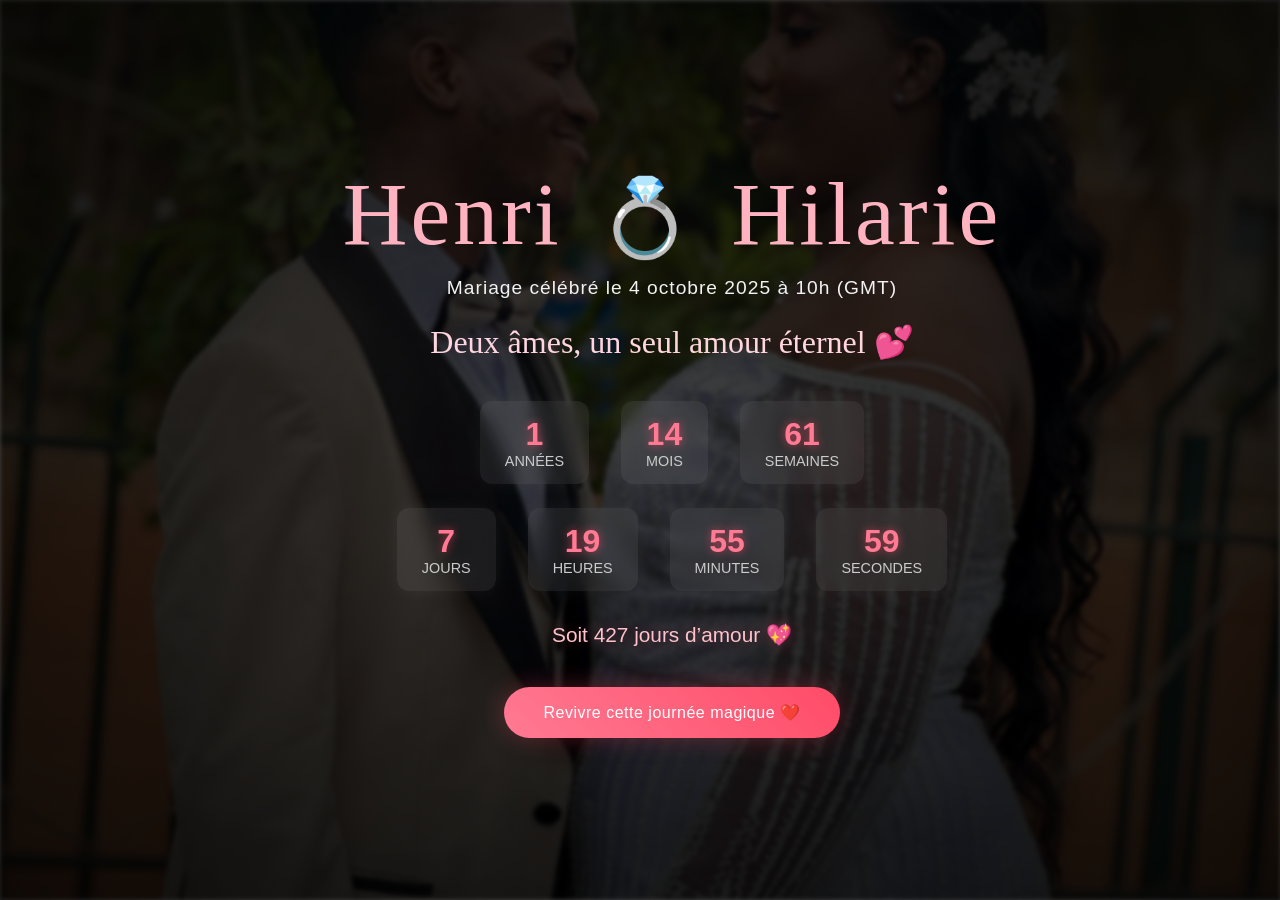
==== index.html @ 6c4ca611 "premier commit" ====
<!DOCTYPE html>
<html lang="fr">

<head>
    <meta charset="UTF-8">
    <meta name="viewport" content="width=device-width, initial-scale=1.0">
    <title>Mariage de Henri & Hilarie</title>

    <!-- Polices -->
    <link
        href="[fonts.googleapis.com](https://fonts.googleapis.com/css2?family=Great+Vibes&family=Poppins:wght@300;500;700&display=swap)"
        rel="stylesheet">

    <style>
        html,
        body {
            height: 100%;
            margin: 0;
            font-family: "Poppins", sans-serif;
            overflow: hidden;
            color: #fff;
            text-align: center;
        }

        body::before {
            content: "";
            position: fixed;
            top: 0;
            left: 0;
            width: 100%;
            height: 100%;
            background: url('image-couverture.jpeg') no-repeat center center/cover;
            filter: brightness(0.45) blur(2px);
            animation: fadeInBg 4s ease-in-out forwards;
            z-index: -2;
        }

        body::after {
            content: "";
            position: fixed;
            top: 0;
            left: 0;
            width: 100%;
            height: 100%;
            background: radial-gradient(ellipse at center, rgba(0, 0, 0, 0.4), rgba(0, 0, 0, 0.85));
            z-index: -1;
        }

        @keyframes fadeInBg {
            from {
                opacity: 0;
                transform: scale(1.1);
            }

            to {
                opacity: 1;
                transform: scale(1);
            }
        }

        .container {
            display: flex;
            flex-direction: column;
            justify-content: center;
            align-items: center;
            height: 100vh;
            width: 100%;
            padding: 0 2rem;
        }

        /* --- TITRE --- */
        h1 {
            font-family: "Great Vibes", cursive;
            font-size: 7vw;
            font-weight: 500;
            color: #ffb3c1;
            letter-spacing: 3px;
            margin: 0;
            animation: appear 2s ease-out forwards, glow 3s ease-in-out infinite alternate;
        }

        h1 span {
            font-size: 6vw;
            margin: 0 10px;
            animation: ringFloat 3s ease-in-out infinite;
        }

        @keyframes appear {
            from {
                opacity: 0;
                transform: translateY(-40px);
            }

            to {
                opacity: 1;
                transform: translateY(0);
            }
        }

        @keyframes glow {
            from {
                text-shadow: 0 0 15px #ff4b68;
            }

            to {
                text-shadow: 0 0 40px #ff91a3, 0 0 60px #ff4b68;
            }
        }

        @keyframes ringFloat {

            0%,
            100% {
                transform: translateY(6px) rotate(0deg);
            }

            50% {
                transform: translateY(-10px) rotate(15deg);
            }
        }

        /* --- SOUS-TITRE --- */
        h2 {
            font-weight: 300;
            letter-spacing: 1px;
            color: #f2f2f2;
            margin-top: 0.8rem;
            font-size: 1.2rem;
            opacity: 0;
            animation: fadeIn 2.5s ease-out 1.2s forwards;
        }

        .quote {
            font-family: "Great Vibes", cursive;
            color: #ffd6df;
            font-size: 2rem;
            margin-top: 0.5rem;
            opacity: 0;
            animation: fadeIn 2.5s ease-out 2s forwards;
        }

        @keyframes fadeIn {
            to {
                opacity: 1;
            }
        }

        /* --- COMPTEUR --- */
        .timer {
            display: flex;
            flex-direction: column;
            align-items: center;
            gap: 1.5rem;
            margin-top: 2.5rem;
            opacity: 0;
            animation: fadeIn 3s ease-out 3s forwards;
        }

        .timer-row {
            display: flex;
            justify-content: center;
            flex-wrap: wrap;
            gap: 2rem;
        }

        .time-box {
            text-align: center;
            background: rgba(255, 255, 255, 0.08);
            padding: 15px 25px;
            border-radius: 12px;
            backdrop-filter: blur(8px);
            box-shadow: 0 0 20px rgba(255, 255, 255, 0.05);
            transition: transform 0.3s ease, box-shadow 0.3s ease;
        }

        .time-box:hover {
            transform: translateY(-8px);
            box-shadow: 0 0 30px rgba(255, 125, 150, 0.4);
        }

        .number {
            font-size: 2rem;
            font-weight: 700;
            color: #ff7a92;
            text-shadow: 0 0 8px rgba(255, 75, 104, 0.6);
        }

        .label {
            font-size: 0.9rem;
            color: #ccc;
            text-transform: uppercase;
            font-weight: 400;
        }

        /* --- TOTAL JOURS --- */
        .total-days {
            margin-top: 2rem;
            font-size: 1.3rem;
            font-weight: 500;
            color: #ffc2cc;
            text-shadow: 0 0 15px rgba(255, 100, 130, 0.3);
            opacity: 0;
            animation: fadeIn 2s ease-out 4s forwards;
        }

        /* --- BOUTON --- */
        button {
            margin-top: 2.5rem;
            background: linear-gradient(45deg, #ff7a92, #ff4b68);
            border: none;
            padding: 1rem 2.5rem;
            border-radius: 50px;
            font-size: 1rem;
            color: #fff;
            font-weight: 500;
            letter-spacing: 0.5px;
            cursor: pointer;
            box-shadow: 0 0 25px rgba(255, 74, 100, 0.3);
            transition: all 0.3s ease;
            opacity: 0;
            animation: fadeIn 2s ease-out 5s forwards;
        }

        button:hover {
            transform: scale(1.08);
            box-shadow: 0 0 50px rgba(255, 96, 125, 0.6);
        }
    </style>
</head>

<body>
    <div class="container">
        <h1>Henri <span>💍</span> Hilarie</h1>
        <h2>Mariage célébré le 4 octobre 2025 à 10h (GMT)</h2>
        <div class="quote">Deux âmes, un seul amour éternel 💕</div>

        <div class="timer">
            <div class="timer-row">
                <div class="time-box">
                    <div class="number" id="years">--</div>
                    <div class="label">années</div>
                </div>
                <div class="time-box">
                    <div class="number" id="months">--</div>
                    <div class="label">mois</div>
                </div>
                <div class="time-box">
                    <div class="number" id="weeks">--</div>
                    <div class="label">semaines</div>
                </div>
            </div>

            <div class="timer-row">
                <div class="time-box">
                    <div class="number" id="days">--</div>
                    <div class="label">jours</div>
                </div>
                <div class="time-box">
                    <div class="number" id="hours">--</div>
                    <div class="label">heures</div>
                </div>
                <div class="time-box">
                    <div class="number" id="minutes">--</div>
                    <div class="label">minutes</div>
                </div>
                <div class="time-box">
                    <div class="number" id="seconds">--</div>
                    <div class="label">secondes</div>
                </div>
            </div>
        </div>

        <div class="total-days" id="totalDays">Soit ... jours d’amour 💖</div>

        <button onclick="window.location.href='media.html'">Revivre cette journée magique ❤️</button>
    </div>

    <script>
        const weddingDate = new Date("2025-10-04T10:00:00Z");

        function updateTimer() {
            const now = new Date();
            let diff = now - weddingDate;
            if (diff < 0) diff = 0;

            const seconds = Math.floor(diff / 1000);
            const minutes = Math.floor(seconds / 60);
            const hours = Math.floor(minutes / 60);
            const days = Math.floor(hours / 24);
            const weeks = Math.floor(days / 7);
            const months = Math.floor(days / 30.44);
            const years = Math.floor(days / 365.25);

            document.getElementById("years").innerText = years;
            document.getElementById("months").innerText = months;
            document.getElementById("weeks").innerText = weeks;
            document.getElementById("days").innerText = days % 30;
            document.getElementById("hours").innerText = hours % 24;
            document.getElementById("minutes").innerText = minutes % 60;
            document.getElementById("seconds").innerText = seconds % 60;

            // compteur total de jours
            document.getElementById("totalDays").innerText = `Soit ${days} jours d’amour 💖`;
        }

        setInterval(updateTimer, 1000);
    </script>
</body>

</html>
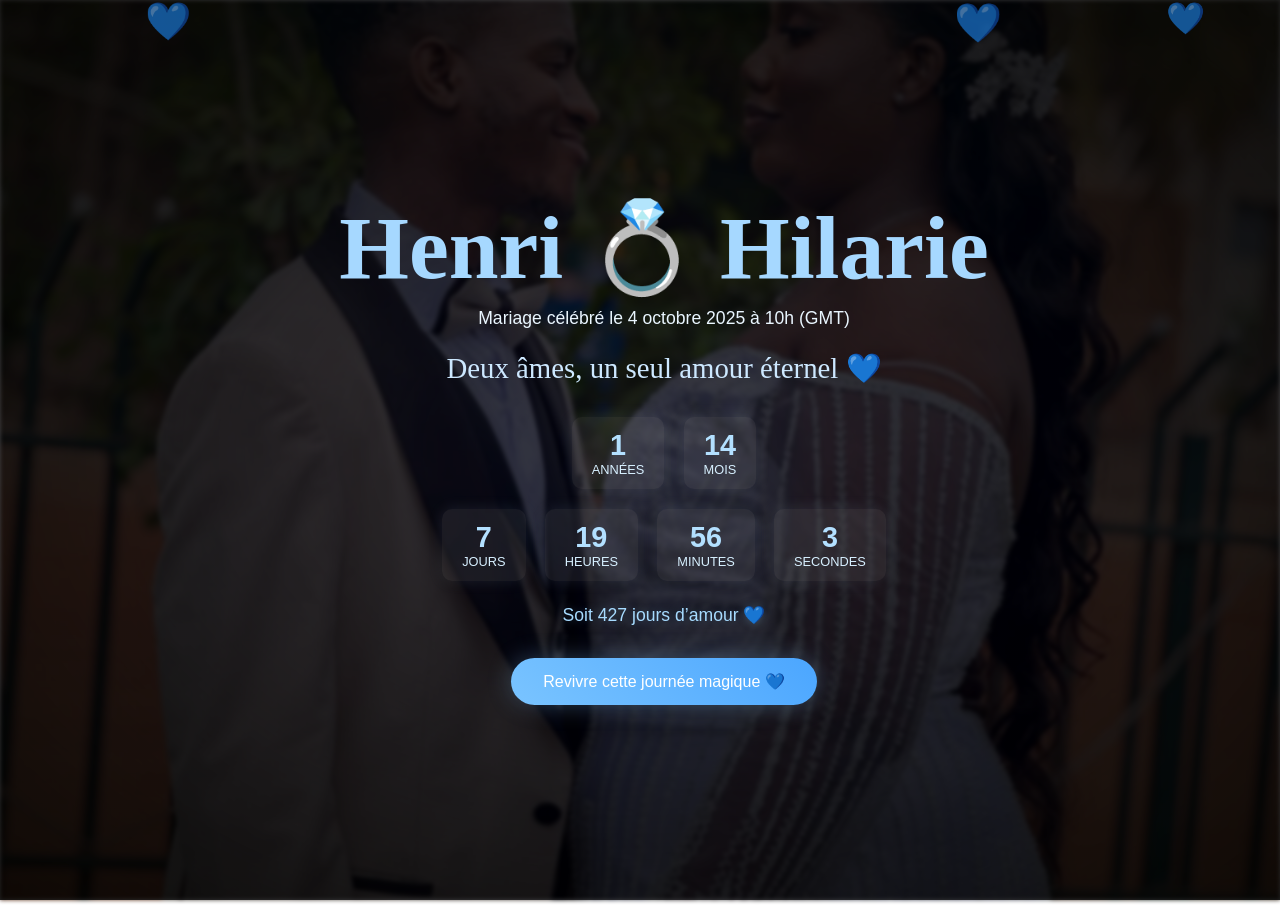
==== commit 27d841d5: "mise à jour couleur bleue et responsive" ====
--- a/index.html
+++ b/index.html
@@ -11,228 +11,17 @@
         href="[fonts.googleapis.com](https://fonts.googleapis.com/css2?family=Great+Vibes&family=Poppins:wght@300;500;700&display=swap)"
         rel="stylesheet">
 
-    <style>
-        html,
-        body {
-            height: 100%;
-            margin: 0;
-            font-family: "Poppins", sans-serif;
-            overflow: hidden;
-            color: #fff;
-            text-align: center;
-        }
-
-        body::before {
-            content: "";
-            position: fixed;
-            top: 0;
-            left: 0;
-            width: 100%;
-            height: 100%;
-            background: url('image-couverture.jpeg') no-repeat center center/cover;
-            filter: brightness(0.45) blur(2px);
-            animation: fadeInBg 4s ease-in-out forwards;
-            z-index: -2;
-        }
-
-        body::after {
-            content: "";
-            position: fixed;
-            top: 0;
-            left: 0;
-            width: 100%;
-            height: 100%;
-            background: radial-gradient(ellipse at center, rgba(0, 0, 0, 0.4), rgba(0, 0, 0, 0.85));
-            z-index: -1;
-        }
-
-        @keyframes fadeInBg {
-            from {
-                opacity: 0;
-                transform: scale(1.1);
-            }
-
-            to {
-                opacity: 1;
-                transform: scale(1);
-            }
-        }
-
-        .container {
-            display: flex;
-            flex-direction: column;
-            justify-content: center;
-            align-items: center;
-            height: 100vh;
-            width: 100%;
-            padding: 0 2rem;
-        }
-
-        /* --- TITRE --- */
-        h1 {
-            font-family: "Great Vibes", cursive;
-            font-size: 7vw;
-            font-weight: 500;
-            color: #ffb3c1;
-            letter-spacing: 3px;
-            margin: 0;
-            animation: appear 2s ease-out forwards, glow 3s ease-in-out infinite alternate;
-        }
-
-        h1 span {
-            font-size: 6vw;
-            margin: 0 10px;
-            animation: ringFloat 3s ease-in-out infinite;
-        }
-
-        @keyframes appear {
-            from {
-                opacity: 0;
-                transform: translateY(-40px);
-            }
-
-            to {
-                opacity: 1;
-                transform: translateY(0);
-            }
-        }
-
-        @keyframes glow {
-            from {
-                text-shadow: 0 0 15px #ff4b68;
-            }
-
-            to {
-                text-shadow: 0 0 40px #ff91a3, 0 0 60px #ff4b68;
-            }
-        }
-
-        @keyframes ringFloat {
-
-            0%,
-            100% {
-                transform: translateY(6px) rotate(0deg);
-            }
-
-            50% {
-                transform: translateY(-10px) rotate(15deg);
-            }
-        }
-
-        /* --- SOUS-TITRE --- */
-        h2 {
-            font-weight: 300;
-            letter-spacing: 1px;
-            color: #f2f2f2;
-            margin-top: 0.8rem;
-            font-size: 1.2rem;
-            opacity: 0;
-            animation: fadeIn 2.5s ease-out 1.2s forwards;
-        }
-
-        .quote {
-            font-family: "Great Vibes", cursive;
-            color: #ffd6df;
-            font-size: 2rem;
-            margin-top: 0.5rem;
-            opacity: 0;
-            animation: fadeIn 2.5s ease-out 2s forwards;
-        }
-
-        @keyframes fadeIn {
-            to {
-                opacity: 1;
-            }
-        }
-
-        /* --- COMPTEUR --- */
-        .timer {
-            display: flex;
-            flex-direction: column;
-            align-items: center;
-            gap: 1.5rem;
-            margin-top: 2.5rem;
-            opacity: 0;
-            animation: fadeIn 3s ease-out 3s forwards;
-        }
-
-        .timer-row {
-            display: flex;
-            justify-content: center;
-            flex-wrap: wrap;
-            gap: 2rem;
-        }
-
-        .time-box {
-            text-align: center;
-            background: rgba(255, 255, 255, 0.08);
-            padding: 15px 25px;
-            border-radius: 12px;
-            backdrop-filter: blur(8px);
-            box-shadow: 0 0 20px rgba(255, 255, 255, 0.05);
-            transition: transform 0.3s ease, box-shadow 0.3s ease;
-        }
-
-        .time-box:hover {
-            transform: translateY(-8px);
-            box-shadow: 0 0 30px rgba(255, 125, 150, 0.4);
-        }
-
-        .number {
-            font-size: 2rem;
-            font-weight: 700;
-            color: #ff7a92;
-            text-shadow: 0 0 8px rgba(255, 75, 104, 0.6);
-        }
-
-        .label {
-            font-size: 0.9rem;
-            color: #ccc;
-            text-transform: uppercase;
-            font-weight: 400;
-        }
-
-        /* --- TOTAL JOURS --- */
-        .total-days {
-            margin-top: 2rem;
-            font-size: 1.3rem;
-            font-weight: 500;
-            color: #ffc2cc;
-            text-shadow: 0 0 15px rgba(255, 100, 130, 0.3);
-            opacity: 0;
-            animation: fadeIn 2s ease-out 4s forwards;
-        }
-
-        /* --- BOUTON --- */
-        button {
-            margin-top: 2.5rem;
-            background: linear-gradient(45deg, #ff7a92, #ff4b68);
-            border: none;
-            padding: 1rem 2.5rem;
-            border-radius: 50px;
-            font-size: 1rem;
-            color: #fff;
-            font-weight: 500;
-            letter-spacing: 0.5px;
-            cursor: pointer;
-            box-shadow: 0 0 25px rgba(255, 74, 100, 0.3);
-            transition: all 0.3s ease;
-            opacity: 0;
-            animation: fadeIn 2s ease-out 5s forwards;
-        }
-
-        button:hover {
-            transform: scale(1.08);
-            box-shadow: 0 0 50px rgba(255, 96, 125, 0.6);
-        }
-    </style>
+    <!-- Feuille de style -->
+    <link rel="stylesheet" href="style.css">
 </head>
 
 <body>
+    <div class="hearts-container" id="hearts-container"></div>
+
     <div class="container">
         <h1>Henri <span>💍</span> Hilarie</h1>
         <h2>Mariage célébré le 4 octobre 2025 à 10h (GMT)</h2>
-        <div class="quote">Deux âmes, un seul amour éternel 💕</div>
+        <div class="quote">Deux âmes, un seul amour éternel 💙</div>
 
         <div class="timer">
             <div class="timer-row">
@@ -243,10 +32,6 @@
                 <div class="time-box">
                     <div class="number" id="months">--</div>
                     <div class="label">mois</div>
-                </div>
-                <div class="time-box">
-                    <div class="number" id="weeks">--</div>
-                    <div class="label">semaines</div>
                 </div>
             </div>
 
@@ -270,41 +55,17 @@
             </div>
         </div>
 
-        <div class="total-days" id="totalDays">Soit ... jours d’amour 💖</div>
+        <div class="total-days" id="totalDays">Soit ... jours d’amour 💙</div>
 
-        <button onclick="window.location.href='media.html'">Revivre cette journée magique ❤️</button>
+        <button onclick="window.location.href='media.html'">Revivre cette journée magique 💙</button>
     </div>
 
-    <script>
-        const weddingDate = new Date("2025-10-04T10:00:00Z");
+    <!-- Musique de fond “Perfect” -->
+    <iframe width="0" height="0"
+        src="[youtube.com](https://www.youtube.com/embed/2Vv-BfVoq4g?autoplay=1&loop=1&playlist=2Vv-BfVoq4g)"
+        frameborder="0" allow="autoplay"></iframe>
 
-        function updateTimer() {
-            const now = new Date();
-            let diff = now - weddingDate;
-            if (diff < 0) diff = 0;
-
-            const seconds = Math.floor(diff / 1000);
-            const minutes = Math.floor(seconds / 60);
-            const hours = Math.floor(minutes / 60);
-            const days = Math.floor(hours / 24);
-            const weeks = Math.floor(days / 7);
-            const months = Math.floor(days / 30.44);
-            const years = Math.floor(days / 365.25);
-
-            document.getElementById("years").innerText = years;
-            document.getElementById("months").innerText = months;
-            document.getElementById("weeks").innerText = weeks;
-            document.getElementById("days").innerText = days % 30;
-            document.getElementById("hours").innerText = hours % 24;
-            document.getElementById("minutes").innerText = minutes % 60;
-            document.getElementById("seconds").innerText = seconds % 60;
-
-            // compteur total de jours
-            document.getElementById("totalDays").innerText = `Soit ${days} jours d’amour 💖`;
-        }
-
-        setInterval(updateTimer, 1000);
-    </script>
+    <script src="script.js"></script>
 </body>
 
 </html>
--- a/style.css
+++ b/style.css
@@ -0,0 +1,280 @@
+html,
+body {
+    height: 100%;
+    margin: 0;
+    font-family: "Poppins", sans-serif;
+    overflow: hidden;
+    color: #fff;
+    text-align: center;
+}
+
+body::before {
+    content: "";
+    position: fixed;
+    top: 0;
+    left: 0;
+    width: 100%;
+    height: 100%;
+    background: url('image-couverture.jpeg') no-repeat center center/cover;
+    filter: brightness(0.45) blur(2px);
+    animation: fadeInBg 4s ease-in-out forwards;
+    z-index: -3;
+}
+
+body::after {
+    content: "";
+    position: fixed;
+    top: 0;
+    left: 0;
+    width: 100%;
+    height: 100%;
+    background: radial-gradient(ellipse at center, rgba(0, 0, 20, 0.45), rgba(0, 0, 0, 0.85));
+    z-index: -2;
+}
+
+@keyframes fadeInBg {
+    from {
+        opacity: 0;
+        transform: scale(1.1);
+    }
+
+    to {
+        opacity: 1;
+        transform: scale(1);
+    }
+}
+
+/* === CŒURS FLOTTANTS === */
+.hearts-container {
+    position: fixed;
+    top: 0;
+    left: 0;
+    width: 100%;
+    height: 100%;
+    overflow: hidden;
+    z-index: -1;
+}
+
+.heart {
+    position: absolute;
+    color: #aee1ff;
+    font-size: 20px;
+    opacity: 0.7;
+    animation: floatUp 6s ease-in infinite;
+}
+
+/* === CONTENEUR PRINCIPAL === */
+.container {
+    position: relative;
+    display: flex;
+    flex-direction: column;
+    justify-content: center;
+    align-items: center;
+    height: 100vh;
+    width: 100%;
+    padding: 0 1.5rem;
+}
+
+/* === TITRE === */
+h1 {
+    font-family: "Great Vibes", cursive;
+    font-size: 7vw;
+    color: #a6d8ff;
+    margin: 0;
+    animation: appear 2s ease-out forwards, glow 3s ease-in-out infinite alternate;
+}
+
+h1 span {
+    animation: ringFloat 3s ease-in-out infinite;
+}
+
+@keyframes appear {
+    from {
+        opacity: 0;
+        transform: translateY(-40px);
+    }
+
+    to {
+        opacity: 1;
+        transform: translateY(0);
+    }
+}
+
+@keyframes glow {
+    from {
+        text-shadow: 0 0 15px #7ac4ff;
+    }
+
+    to {
+        text-shadow: 0 0 40px #b4e0ff, 0 0 60px #7ac4ff;
+    }
+}
+
+@keyframes ringFloat {
+
+    0%,
+    100% {
+        transform: translateY(6px) rotate(0deg);
+    }
+
+    50% {
+        transform: translateY(-8px) rotate(10deg);
+    }
+}
+
+/* === TEXTE === */
+h2 {
+    font-weight: 300;
+    color: #eaf6ff;
+    margin-top: 0.5rem;
+    font-size: 1.1rem;
+    opacity: 0;
+    animation: fadeIn 2.5s ease-out 1.2s forwards;
+}
+
+.quote {
+    font-family: "Great Vibes", cursive;
+    color: #cde8ff;
+    font-size: 1.8rem;
+    margin-top: 0.5rem;
+    opacity: 0;
+    animation: fadeIn 2.5s ease-out 2s forwards;
+}
+
+@keyframes fadeIn {
+    to {
+        opacity: 1;
+    }
+}
+
+/* === COMPTEUR === */
+.timer {
+    display: flex;
+    flex-direction: column;
+    align-items: center;
+    gap: 1.2rem;
+    margin-top: 2rem;
+    opacity: 0;
+    animation: fadeIn 3s ease-out 3s forwards;
+}
+
+.timer-row {
+    display: flex;
+    justify-content: center;
+    flex-wrap: wrap;
+    gap: 1.2rem;
+}
+
+.time-box {
+    background: rgba(255, 255, 255, 0.08);
+    padding: 12px 20px;
+    border-radius: 10px;
+    backdrop-filter: blur(8px);
+    box-shadow: 0 0 15px rgba(200, 230, 255, 0.1);
+    transition: transform 0.3s ease;
+}
+
+.time-box:hover {
+    transform: translateY(-6px);
+}
+
+.number {
+    font-size: 1.8rem;
+    font-weight: 700;
+    color: #b3e0ff;
+}
+
+.label {
+    font-size: 0.8rem;
+    color: #d7f0ff;
+    text-transform: uppercase;
+}
+
+/* === TOTAL JOURS === */
+.total-days {
+    margin-top: 1.5rem;
+    font-size: 1.1rem;
+    color: #a7dbff;
+    text-shadow: 0 0 10px rgba(150, 210, 255, 0.3);
+}
+
+/* === BOUTON === */
+button {
+    margin-top: 2rem;
+    background: linear-gradient(45deg, #7ac4ff, #4ba6ff);
+    border: none;
+    padding: 0.9rem 2rem;
+    border-radius: 50px;
+    color: #fff;
+    font-size: 1rem;
+    font-weight: 500;
+    cursor: pointer;
+    box-shadow: 0 0 25px rgba(140, 200, 255, 0.3);
+    transition: transform 0.3s ease;
+}
+
+button:hover {
+    transform: scale(1.05);
+    box-shadow: 0 0 40px rgba(150, 220, 255, 0.6);
+}
+
+/* === RESPONSIVE DESIGN === */
+@media (max-width: 768px) {
+    h1 {
+        font-size: 10vw;
+    }
+
+    .quote {
+        font-size: 1.6rem;
+        margin-top: 0.8rem;
+    }
+
+    .timer-row {
+        gap: 0.8rem;
+    }
+
+    .time-box {
+        padding: 10px 16px;
+    }
+}
+
+@media (max-width: 480px) {
+    h1 {
+        font-size: 12vw;
+    }
+
+    h2 {
+        font-size: 1rem;
+    }
+
+    .quote {
+        font-size: 1.3rem;
+    }
+
+    .timer {
+        margin-top: 1.5rem;
+        gap: 1rem;
+    }
+
+    .time-box {
+        padding: 8px 14px;
+    }
+
+    .number {
+        font-size: 1.5rem;
+    }
+
+    .label {
+        font-size: 0.75rem;
+    }
+
+    .total-days {
+        font-size: 1rem;
+        margin-top: 1rem;
+    }
+
+    button {
+        padding: 0.8rem 1.8rem;
+        font-size: 0.9rem;
+    }
+}
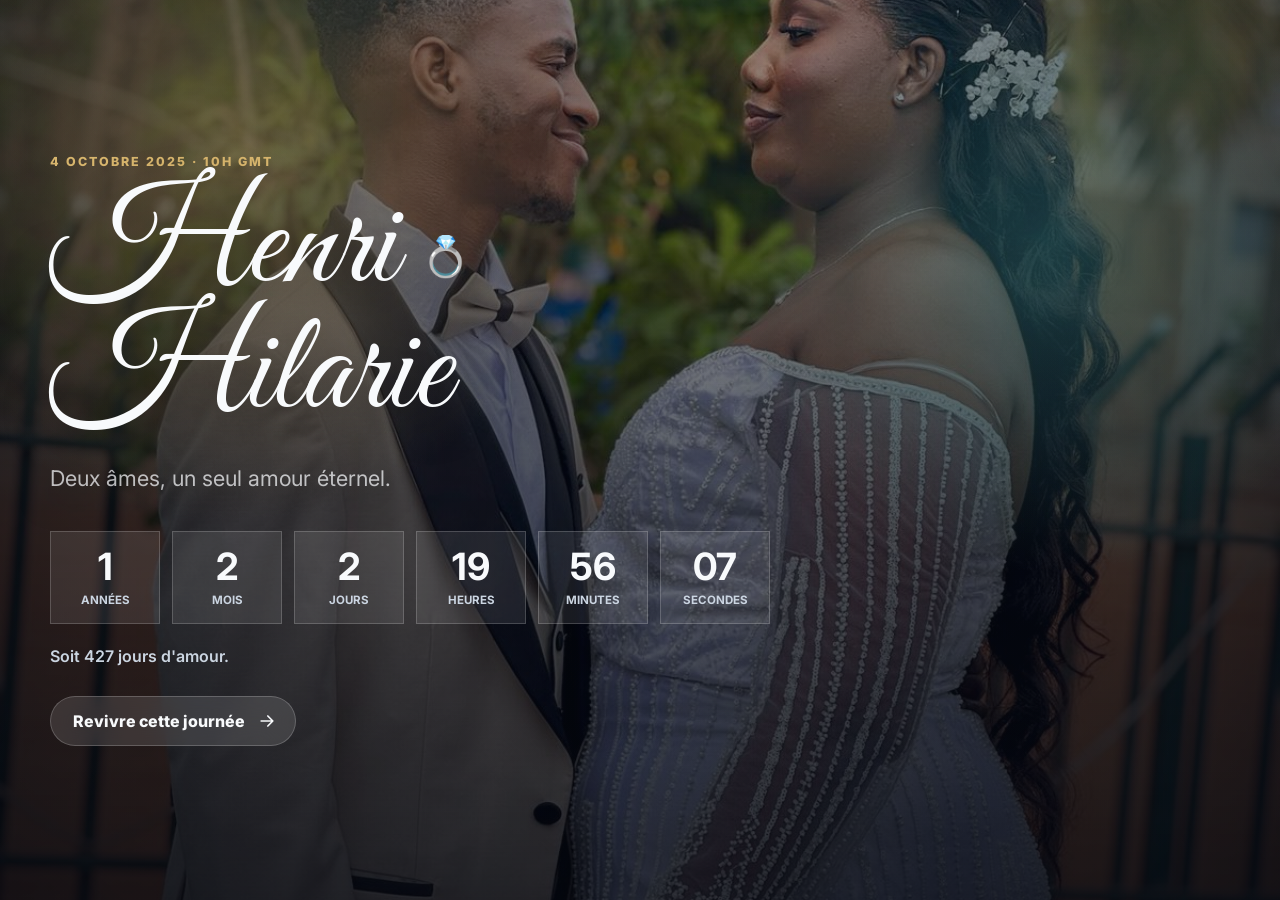
==== commit a6b63053: "version corrigée CX" ====
--- a/index.html
+++ b/index.html
@@ -4,68 +4,65 @@
 <head>
     <meta charset="UTF-8">
     <meta name="viewport" content="width=device-width, initial-scale=1.0">
+    <meta name="theme-color" content="#111827">
     <title>Mariage de Henri & Hilarie</title>
-
-    <!-- Polices -->
+    <link rel="preconnect" href="https://fonts.googleapis.com">
+    <link rel="preconnect" href="https://fonts.gstatic.com" crossorigin>
     <link
-        href="[fonts.googleapis.com](https://fonts.googleapis.com/css2?family=Great+Vibes&family=Poppins:wght@300;500;700&display=swap)"
+        href="https://fonts.googleapis.com/css2?family=Great+Vibes&family=Inter:wght@400;500;600;700;800&display=swap"
         rel="stylesheet">
-
-    <!-- Feuille de style -->
     <link rel="stylesheet" href="style.css">
 </head>
 
-<body>
-    <div class="hearts-container" id="hearts-container"></div>
+<body class="home-page">
+    <div class="ambient" aria-hidden="true"></div>
+    <div class="hearts-container" id="hearts-container" aria-hidden="true"></div>
 
-    <div class="container">
-        <h1>Henri <span>💍</span> Hilarie</h1>
-        <h2>Mariage célébré le 4 octobre 2025 à 10h (GMT)</h2>
-        <div class="quote">Deux âmes, un seul amour éternel 💙</div>
+    <main class="hero-shell">
+        <section class="hero-copy" aria-labelledby="page-title">
+            <p class="eyebrow">4 octobre 2025 · 10h GMT</p>
+            <h1 id="page-title">Henri <span aria-hidden="true">💍</span> Hilarie</h1>
+            <p class="quote">Deux âmes, un seul amour éternel.</p>
 
-        <div class="timer">
-            <div class="timer-row">
+            <div class="timer" aria-label="Temps écoulé depuis le mariage">
                 <div class="time-box">
-                    <div class="number" id="years">--</div>
-                    <div class="label">années</div>
+                    <strong id="years">--</strong>
+                    <span>années</span>
                 </div>
                 <div class="time-box">
-                    <div class="number" id="months">--</div>
-                    <div class="label">mois</div>
+                    <strong id="months">--</strong>
+                    <span>mois</span>
+                </div>
+                <div class="time-box">
+                    <strong id="days">--</strong>
+                    <span>jours</span>
+                </div>
+                <div class="time-box">
+                    <strong id="hours">--</strong>
+                    <span>heures</span>
+                </div>
+                <div class="time-box">
+                    <strong id="minutes">--</strong>
+                    <span>minutes</span>
+                </div>
+                <div class="time-box">
+                    <strong id="seconds">--</strong>
+                    <span>secondes</span>
                 </div>
             </div>
 
-            <div class="timer-row">
-                <div class="time-box">
-                    <div class="number" id="days">--</div>
-                    <div class="label">jours</div>
-                </div>
-                <div class="time-box">
-                    <div class="number" id="hours">--</div>
-                    <div class="label">heures</div>
-                </div>
-                <div class="time-box">
-                    <div class="number" id="minutes">--</div>
-                    <div class="label">minutes</div>
-                </div>
-                <div class="time-box">
-                    <div class="number" id="seconds">--</div>
-                    <div class="label">secondes</div>
-                </div>
-            </div>
-        </div>
+            <p class="total-days" id="totalDays">Soit ... jours d'amour.</p>
 
-        <div class="total-days" id="totalDays">Soit ... jours d’amour 💙</div>
-
-        <button onclick="window.location.href='media.html'">Revivre cette journée magique 💙</button>
-    </div>
-
-    <!-- Musique de fond “Perfect” -->
-    <iframe width="0" height="0"
-        src="[youtube.com](https://www.youtube.com/embed/2Vv-BfVoq4g?autoplay=1&loop=1&playlist=2Vv-BfVoq4g)"
-        frameborder="0" allow="autoplay"></iframe>
+            <a class="button" href="media.html">
+                <span>Revivre cette journée</span>
+                <svg viewBox="0 0 24 24" aria-hidden="true">
+                    <path d="M5 12h14m-6-6 6 6-6 6" />
+                </svg>
+            </a>
+        </section>
+    </main>
 
     <script src="script.js"></script>
 </body>
 
-</html>+</html>
--- a/style.css
+++ b/style.css
@@ -1,97 +1,386 @@
-html,
+:root {
+    color-scheme: dark;
+    --ink: #f8fafc;
+    --muted: #cbd5e1;
+    --soft: rgba(248, 250, 252, 0.72);
+    --glass: rgba(15, 23, 42, 0.42);
+    --glass-strong: rgba(15, 23, 42, 0.7);
+    --line: rgba(255, 255, 255, 0.18);
+    --accent: #d7b56d;
+    --accent-2: #62d2c8;
+    --shadow: 0 24px 80px rgba(0, 0, 0, 0.38);
+}
+
+* {
+    box-sizing: border-box;
+}
+
+html {
+    min-height: 100%;
+    scroll-behavior: smooth;
+}
+
 body {
-    height: 100%;
+    min-height: 100%;
     margin: 0;
-    font-family: "Poppins", sans-serif;
+    font-family: "Inter", system-ui, -apple-system, BlinkMacSystemFont, "Segoe UI", sans-serif;
+    color: var(--ink);
+    background: #0b111f;
+}
+
+a {
+    color: inherit;
+}
+
+svg {
+    width: 1.25rem;
+    height: 1.25rem;
+    fill: none;
+    stroke: currentColor;
+    stroke-width: 2;
+    stroke-linecap: round;
+    stroke-linejoin: round;
+}
+
+.home-page {
+    min-height: 100vh;
     overflow: hidden;
-    color: #fff;
-    text-align: center;
-}
-
-body::before {
-    content: "";
+    background:
+        linear-gradient(100deg, rgba(6, 10, 20, 0.78), rgba(6, 10, 20, 0.3) 54%, rgba(6, 10, 20, 0.72)),
+        url("image-couverture.jpeg") center / cover no-repeat;
+}
+
+.ambient {
     position: fixed;
-    top: 0;
-    left: 0;
+    inset: 0;
+    pointer-events: none;
+    background:
+        radial-gradient(circle at 18% 18%, rgba(215, 181, 109, 0.34), transparent 28%),
+        radial-gradient(circle at 82% 28%, rgba(98, 210, 200, 0.26), transparent 26%),
+        linear-gradient(180deg, rgba(4, 7, 15, 0.12), rgba(4, 7, 15, 0.74));
+    z-index: 0;
+}
+
+.hearts-container {
+    position: fixed;
+    inset: 0;
+    overflow: hidden;
+    pointer-events: none;
+    z-index: 1;
+}
+
+.heart {
+    position: absolute;
+    bottom: -3rem;
+    opacity: 0;
+    filter: drop-shadow(0 0 18px rgba(215, 181, 109, 0.35));
+    will-change: transform, opacity;
+}
+
+.hero-shell {
+    position: relative;
+    z-index: 2;
+    display: grid;
+    align-items: center;
+    min-height: 100vh;
+    width: min(1180px, calc(100% - 40px));
+    margin: 0 auto;
+    padding: 56px 0;
+}
+
+.hero-copy {
+    width: min(720px, 100%);
+    padding: clamp(18px, 4vw, 32px) 0;
+    animation: reveal 900ms ease both;
+}
+
+.eyebrow {
+    margin: 0 0 16px;
+    color: var(--accent);
+    font-size: 0.78rem;
+    font-weight: 800;
+    letter-spacing: 0.16em;
+    text-transform: uppercase;
+}
+
+h1 {
+    margin: 0;
+    font-family: "Great Vibes", cursive;
+    font-size: clamp(4.3rem, 12vw, 8.8rem);
+    font-weight: 400;
+    line-height: 0.9;
+    text-shadow: 0 16px 48px rgba(0, 0, 0, 0.4);
+}
+
+h1 span {
+    display: inline-block;
+    font-family: "Inter", sans-serif;
+    font-size: 0.28em;
+    vertical-align: middle;
+    animation: ringFloat 3.8s ease-in-out infinite;
+}
+
+.quote {
+    max-width: 32rem;
+    margin: 22px 0 0;
+    color: var(--soft);
+    font-size: clamp(1.05rem, 2vw, 1.35rem);
+    line-height: 1.7;
+    text-shadow: 0 12px 32px rgba(0, 0, 0, 0.62);
+}
+
+.timer {
+    display: grid;
+    grid-template-columns: repeat(6, minmax(72px, 1fr));
+    gap: 12px;
+    margin-top: 34px;
+}
+
+.time-box {
+    min-height: 92px;
+    padding: 16px 10px;
+    border: 1px solid var(--line);
+    background: rgba(255, 255, 255, 0.09);
+    display: grid;
+    place-items: center;
+    align-content: center;
+    transition: transform 220ms ease, background 220ms ease, border-color 220ms ease;
+}
+
+.time-box:hover {
+    transform: translateY(-5px);
+    border-color: rgba(215, 181, 109, 0.52);
+    background: rgba(255, 255, 255, 0.14);
+}
+
+.time-box strong {
+    font-size: clamp(1.55rem, 4vw, 2.35rem);
+    line-height: 1;
+}
+
+.time-box span {
+    margin-top: 8px;
+    color: var(--muted);
+    font-size: 0.72rem;
+    font-weight: 700;
+    text-transform: uppercase;
+}
+
+.total-days {
+    margin: 22px 0 0;
+    color: var(--muted);
+    font-weight: 600;
+}
+
+.button,
+.back-link,
+.icon-button {
+    border: 1px solid rgba(255, 255, 255, 0.2);
+    background: rgba(255, 255, 255, 0.12);
+    color: var(--ink);
+    backdrop-filter: blur(16px);
+    transition: transform 220ms ease, background 220ms ease, border-color 220ms ease;
+}
+
+.button {
+    display: inline-flex;
+    align-items: center;
+    gap: 12px;
+    margin-top: 30px;
+    padding: 14px 18px 14px 22px;
+    border-radius: 999px;
+    text-decoration: none;
+    font-weight: 800;
+}
+
+.button:hover,
+.back-link:hover,
+.icon-button:hover {
+    transform: translateY(-2px);
+    border-color: rgba(215, 181, 109, 0.7);
+    background: rgba(215, 181, 109, 0.2);
+}
+
+.gallery-page {
+    min-height: 100vh;
+    background:
+        linear-gradient(180deg, rgba(11, 17, 31, 0.72), #0b111f 420px),
+        url("image-couverture.jpeg") top center / cover fixed no-repeat;
+}
+
+.gallery-header {
+    position: relative;
+    width: min(1180px, calc(100% - 32px));
+    margin: 0 auto;
+    padding: 28px 0 24px;
+}
+
+.gallery-header h1 {
+    max-width: 760px;
+    font-size: clamp(3.8rem, 10vw, 7rem);
+}
+
+.back-link {
+    display: inline-flex;
+    align-items: center;
+    gap: 9px;
+    margin-bottom: 56px;
+    padding: 10px 14px;
+    border-radius: 999px;
+    text-decoration: none;
+    font-weight: 800;
+}
+
+.gallery {
+    width: min(1180px, calc(100% - 32px));
+    margin: 0 auto;
+    padding: 12px 0 64px;
+    columns: 4 230px;
+    column-gap: 16px;
+}
+
+.photo-card {
+    display: block;
     width: 100%;
-    height: 100%;
-    background: url('image-couverture.jpeg') no-repeat center center/cover;
-    filter: brightness(0.45) blur(2px);
-    animation: fadeInBg 4s ease-in-out forwards;
-    z-index: -3;
-}
-
-body::after {
-    content: "";
+    margin: 0 0 16px;
+    padding: 0;
+    border: 0;
+    border-radius: 8px;
+    overflow: hidden;
+    break-inside: avoid;
+    background: var(--glass);
+    box-shadow: 0 16px 48px rgba(0, 0, 0, 0.26);
+    cursor: zoom-in;
+    animation: photoIn 600ms ease both;
+}
+
+.photo-card img {
+    display: block;
+    width: 100%;
+    height: auto;
+    transform: scale(1.01);
+    transition: transform 450ms ease, filter 450ms ease;
+}
+
+.photo-card:hover img {
+    transform: scale(1.06);
+    filter: saturate(1.08) contrast(1.04);
+}
+
+.lightbox {
+    width: 100vw;
+    max-width: none;
+    height: 100vh;
+    max-height: none;
+    margin: 0;
+    padding: 0;
+    border: 0;
+    background: rgba(3, 7, 18, 0.9);
+    color: var(--ink);
+}
+
+.lightbox::backdrop {
+    background: rgba(3, 7, 18, 0.78);
+    backdrop-filter: blur(18px);
+}
+
+.lightbox[open] {
+    display: grid;
+    place-items: center;
+    animation: fadeIn 180ms ease both;
+}
+
+.lightbox img {
+    max-width: min(92vw, 1180px);
+    max-height: 88vh;
+    border-radius: 8px;
+    box-shadow: var(--shadow);
+}
+
+.icon-button {
     position: fixed;
-    top: 0;
-    left: 0;
-    width: 100%;
-    height: 100%;
-    background: radial-gradient(ellipse at center, rgba(0, 0, 20, 0.45), rgba(0, 0, 0, 0.85));
-    z-index: -2;
-}
-
-@keyframes fadeInBg {
+    display: grid;
+    place-items: center;
+    width: 44px;
+    height: 44px;
+    padding: 0;
+    border-radius: 999px;
+    cursor: pointer;
+}
+
+.close-btn {
+    top: 22px;
+    right: 22px;
+}
+
+.nav-btn {
+    top: 50%;
+    transform: translateY(-50%);
+}
+
+.nav-btn:hover {
+    transform: translateY(calc(-50% - 2px));
+}
+
+.prev-btn {
+    left: 22px;
+}
+
+.next-btn {
+    right: 22px;
+}
+
+.photo-count {
+    position: fixed;
+    left: 50%;
+    bottom: 22px;
+    transform: translateX(-50%);
+    margin: 0;
+    padding: 8px 12px;
+    border-radius: 999px;
+    background: var(--glass-strong);
+    color: var(--muted);
+    font-size: 0.85rem;
+    font-weight: 700;
+}
+
+@keyframes reveal {
     from {
         opacity: 0;
-        transform: scale(1.1);
+        transform: translateY(24px) scale(0.98);
     }
 
     to {
         opacity: 1;
-        transform: scale(1);
-    }
-}
-
-/* === CŒURS FLOTTANTS === */
-.hearts-container {
-    position: fixed;
-    top: 0;
-    left: 0;
-    width: 100%;
-    height: 100%;
-    overflow: hidden;
-    z-index: -1;
-}
-
-.heart {
-    position: absolute;
-    color: #aee1ff;
-    font-size: 20px;
-    opacity: 0.7;
-    animation: floatUp 6s ease-in infinite;
-}
-
-/* === CONTENEUR PRINCIPAL === */
-.container {
-    position: relative;
-    display: flex;
-    flex-direction: column;
-    justify-content: center;
-    align-items: center;
-    height: 100vh;
-    width: 100%;
-    padding: 0 1.5rem;
-}
-
-/* === TITRE === */
-h1 {
-    font-family: "Great Vibes", cursive;
-    font-size: 7vw;
-    color: #a6d8ff;
-    margin: 0;
-    animation: appear 2s ease-out forwards, glow 3s ease-in-out infinite alternate;
-}
-
-h1 span {
-    animation: ringFloat 3s ease-in-out infinite;
-}
-
-@keyframes appear {
+        transform: translateY(0) scale(1);
+    }
+}
+
+@keyframes ringFloat {
+    0%,
+    100% {
+        transform: translateY(4px) rotate(-5deg);
+    }
+
+    50% {
+        transform: translateY(-8px) rotate(8deg);
+    }
+}
+
+@keyframes fadeIn {
     from {
         opacity: 0;
-        transform: translateY(-40px);
+    }
+
+    to {
+        opacity: 1;
+    }
+}
+
+@keyframes photoIn {
+    from {
+        opacity: 0;
+        transform: translateY(18px);
     }
 
     to {
@@ -100,181 +389,79 @@
     }
 }
 
-@keyframes glow {
-    from {
-        text-shadow: 0 0 15px #7ac4ff;
-    }
-
-    to {
-        text-shadow: 0 0 40px #b4e0ff, 0 0 60px #7ac4ff;
-    }
-}
-
-@keyframes ringFloat {
-
-    0%,
-    100% {
-        transform: translateY(6px) rotate(0deg);
-    }
-
-    50% {
-        transform: translateY(-8px) rotate(10deg);
-    }
-}
-
-/* === TEXTE === */
-h2 {
-    font-weight: 300;
-    color: #eaf6ff;
-    margin-top: 0.5rem;
-    font-size: 1.1rem;
-    opacity: 0;
-    animation: fadeIn 2.5s ease-out 1.2s forwards;
-}
-
-.quote {
-    font-family: "Great Vibes", cursive;
-    color: #cde8ff;
-    font-size: 1.8rem;
-    margin-top: 0.5rem;
-    opacity: 0;
-    animation: fadeIn 2.5s ease-out 2s forwards;
-}
-
-@keyframes fadeIn {
-    to {
-        opacity: 1;
-    }
-}
-
-/* === COMPTEUR === */
-.timer {
-    display: flex;
-    flex-direction: column;
-    align-items: center;
-    gap: 1.2rem;
-    margin-top: 2rem;
-    opacity: 0;
-    animation: fadeIn 3s ease-out 3s forwards;
-}
-
-.timer-row {
-    display: flex;
-    justify-content: center;
-    flex-wrap: wrap;
-    gap: 1.2rem;
-}
-
-.time-box {
-    background: rgba(255, 255, 255, 0.08);
-    padding: 12px 20px;
-    border-radius: 10px;
-    backdrop-filter: blur(8px);
-    box-shadow: 0 0 15px rgba(200, 230, 255, 0.1);
-    transition: transform 0.3s ease;
-}
-
-.time-box:hover {
-    transform: translateY(-6px);
-}
-
-.number {
-    font-size: 1.8rem;
-    font-weight: 700;
-    color: #b3e0ff;
-}
-
-.label {
-    font-size: 0.8rem;
-    color: #d7f0ff;
-    text-transform: uppercase;
-}
-
-/* === TOTAL JOURS === */
-.total-days {
-    margin-top: 1.5rem;
-    font-size: 1.1rem;
-    color: #a7dbff;
-    text-shadow: 0 0 10px rgba(150, 210, 255, 0.3);
-}
-
-/* === BOUTON === */
-button {
-    margin-top: 2rem;
-    background: linear-gradient(45deg, #7ac4ff, #4ba6ff);
-    border: none;
-    padding: 0.9rem 2rem;
-    border-radius: 50px;
-    color: #fff;
-    font-size: 1rem;
-    font-weight: 500;
-    cursor: pointer;
-    box-shadow: 0 0 25px rgba(140, 200, 255, 0.3);
-    transition: transform 0.3s ease;
-}
-
-button:hover {
-    transform: scale(1.05);
-    box-shadow: 0 0 40px rgba(150, 220, 255, 0.6);
-}
-
-/* === RESPONSIVE DESIGN === */
-@media (max-width: 768px) {
-    h1 {
-        font-size: 10vw;
-    }
-
-    .quote {
-        font-size: 1.6rem;
-        margin-top: 0.8rem;
-    }
-
-    .timer-row {
-        gap: 0.8rem;
+@media (max-width: 820px) {
+    .home-page {
+        overflow: auto;
+        background-position: 55% center;
+    }
+
+    .hero-shell {
+        align-items: end;
+        width: min(100% - 24px, 680px);
+        padding: 96px 0 22px;
+    }
+
+    .hero-copy {
+        padding: 0;
+    }
+
+    .timer {
+        grid-template-columns: repeat(3, minmax(0, 1fr));
+    }
+
+    .gallery {
+        columns: 2 160px;
+        column-gap: 10px;
+    }
+
+    .photo-card {
+        margin-bottom: 10px;
+    }
+}
+
+@media (max-width: 520px) {
+    .hero-copy {
+        padding: 0;
+    }
+
+    .timer {
+        gap: 8px;
     }
 
     .time-box {
-        padding: 10px 16px;
-    }
-}
-
-@media (max-width: 480px) {
-    h1 {
-        font-size: 12vw;
-    }
-
-    h2 {
-        font-size: 1rem;
-    }
-
-    .quote {
-        font-size: 1.3rem;
-    }
-
-    .timer {
-        margin-top: 1.5rem;
-        gap: 1rem;
-    }
-
-    .time-box {
-        padding: 8px 14px;
-    }
-
-    .number {
-        font-size: 1.5rem;
-    }
-
-    .label {
-        font-size: 0.75rem;
-    }
-
-    .total-days {
-        font-size: 1rem;
-        margin-top: 1rem;
-    }
-
-    button {
-        padding: 0.8rem 1.8rem;
-        font-size: 0.9rem;
-    }
-}+        min-height: 78px;
+        padding: 12px 6px;
+    }
+
+    .time-box span {
+        font-size: 0.65rem;
+    }
+
+    .back-link {
+        margin-bottom: 32px;
+    }
+
+    .nav-btn {
+        width: 40px;
+        height: 40px;
+    }
+
+    .prev-btn {
+        left: 10px;
+    }
+
+    .next-btn {
+        right: 10px;
+    }
+}
+
+@media (prefers-reduced-motion: reduce) {
+    *,
+    *::before,
+    *::after {
+        animation-duration: 1ms !important;
+        animation-iteration-count: 1 !important;
+        scroll-behavior: auto !important;
+        transition-duration: 1ms !important;
+    }
+}
